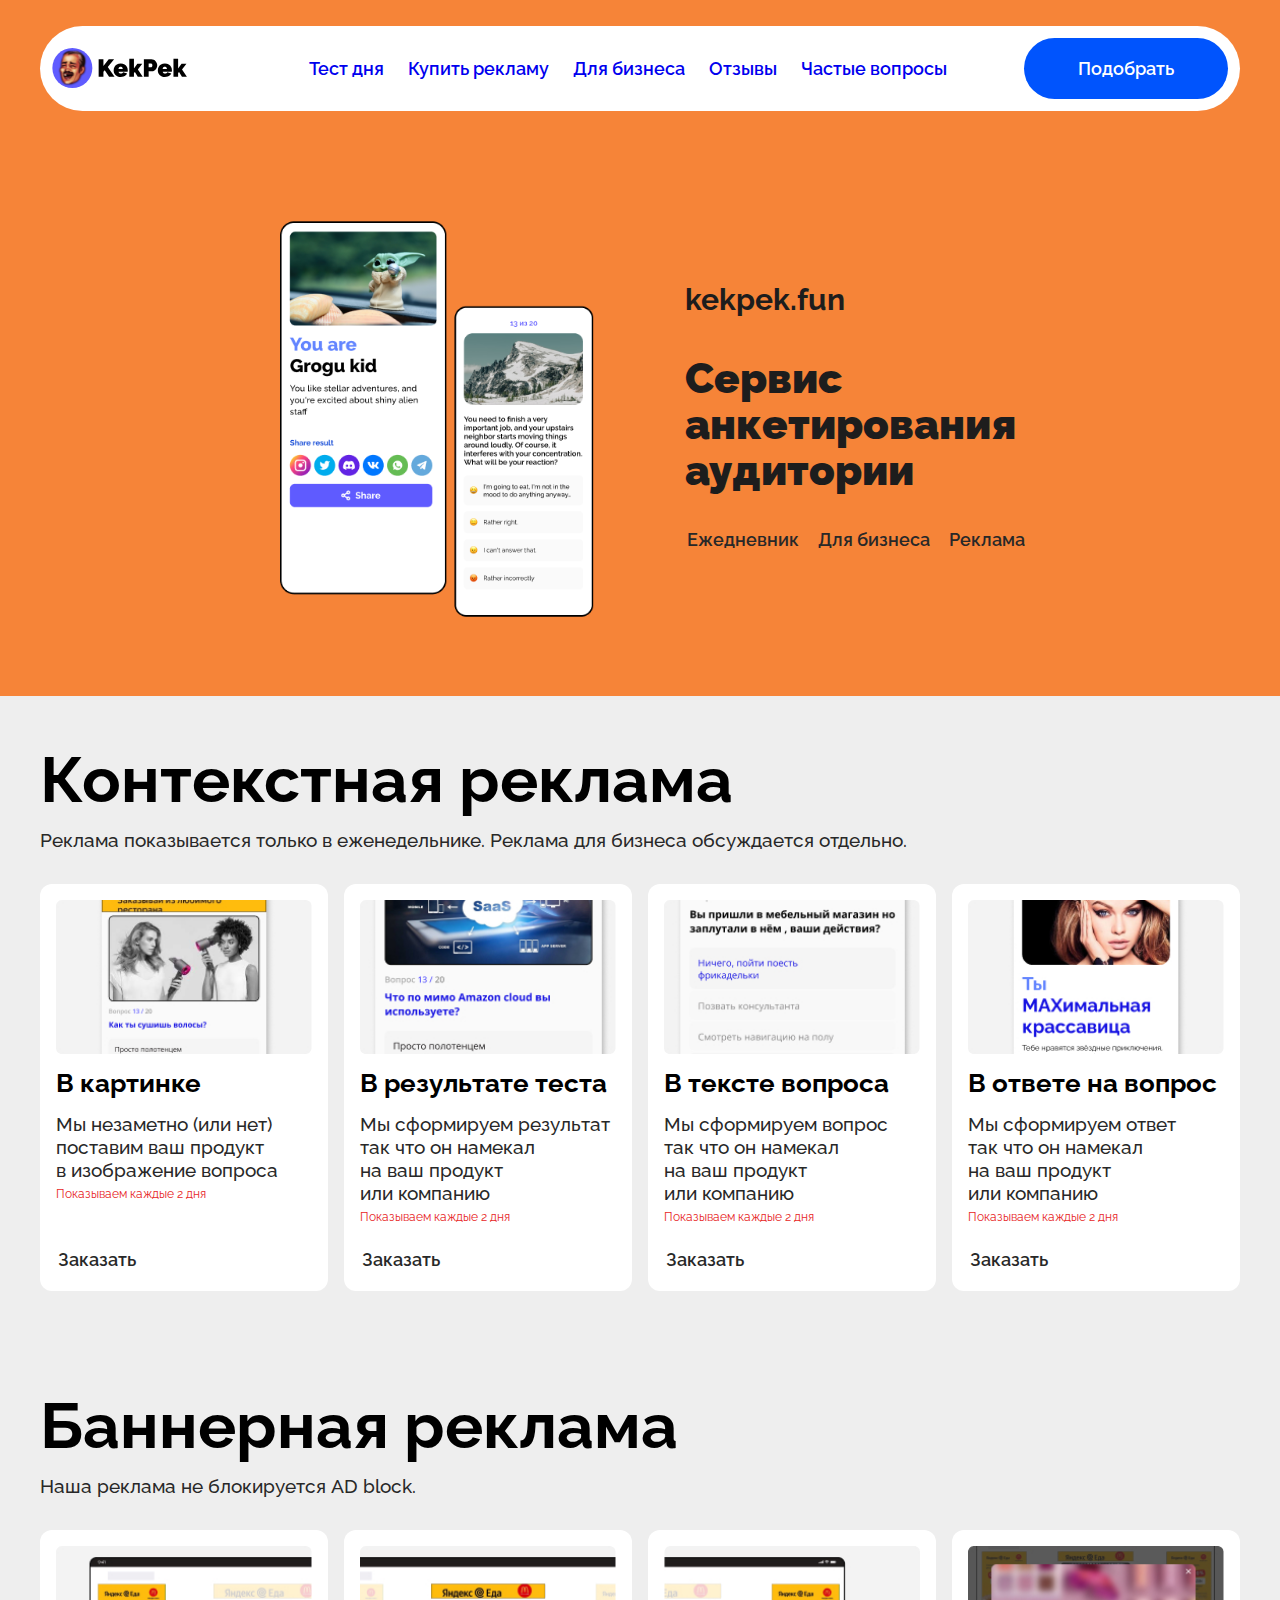
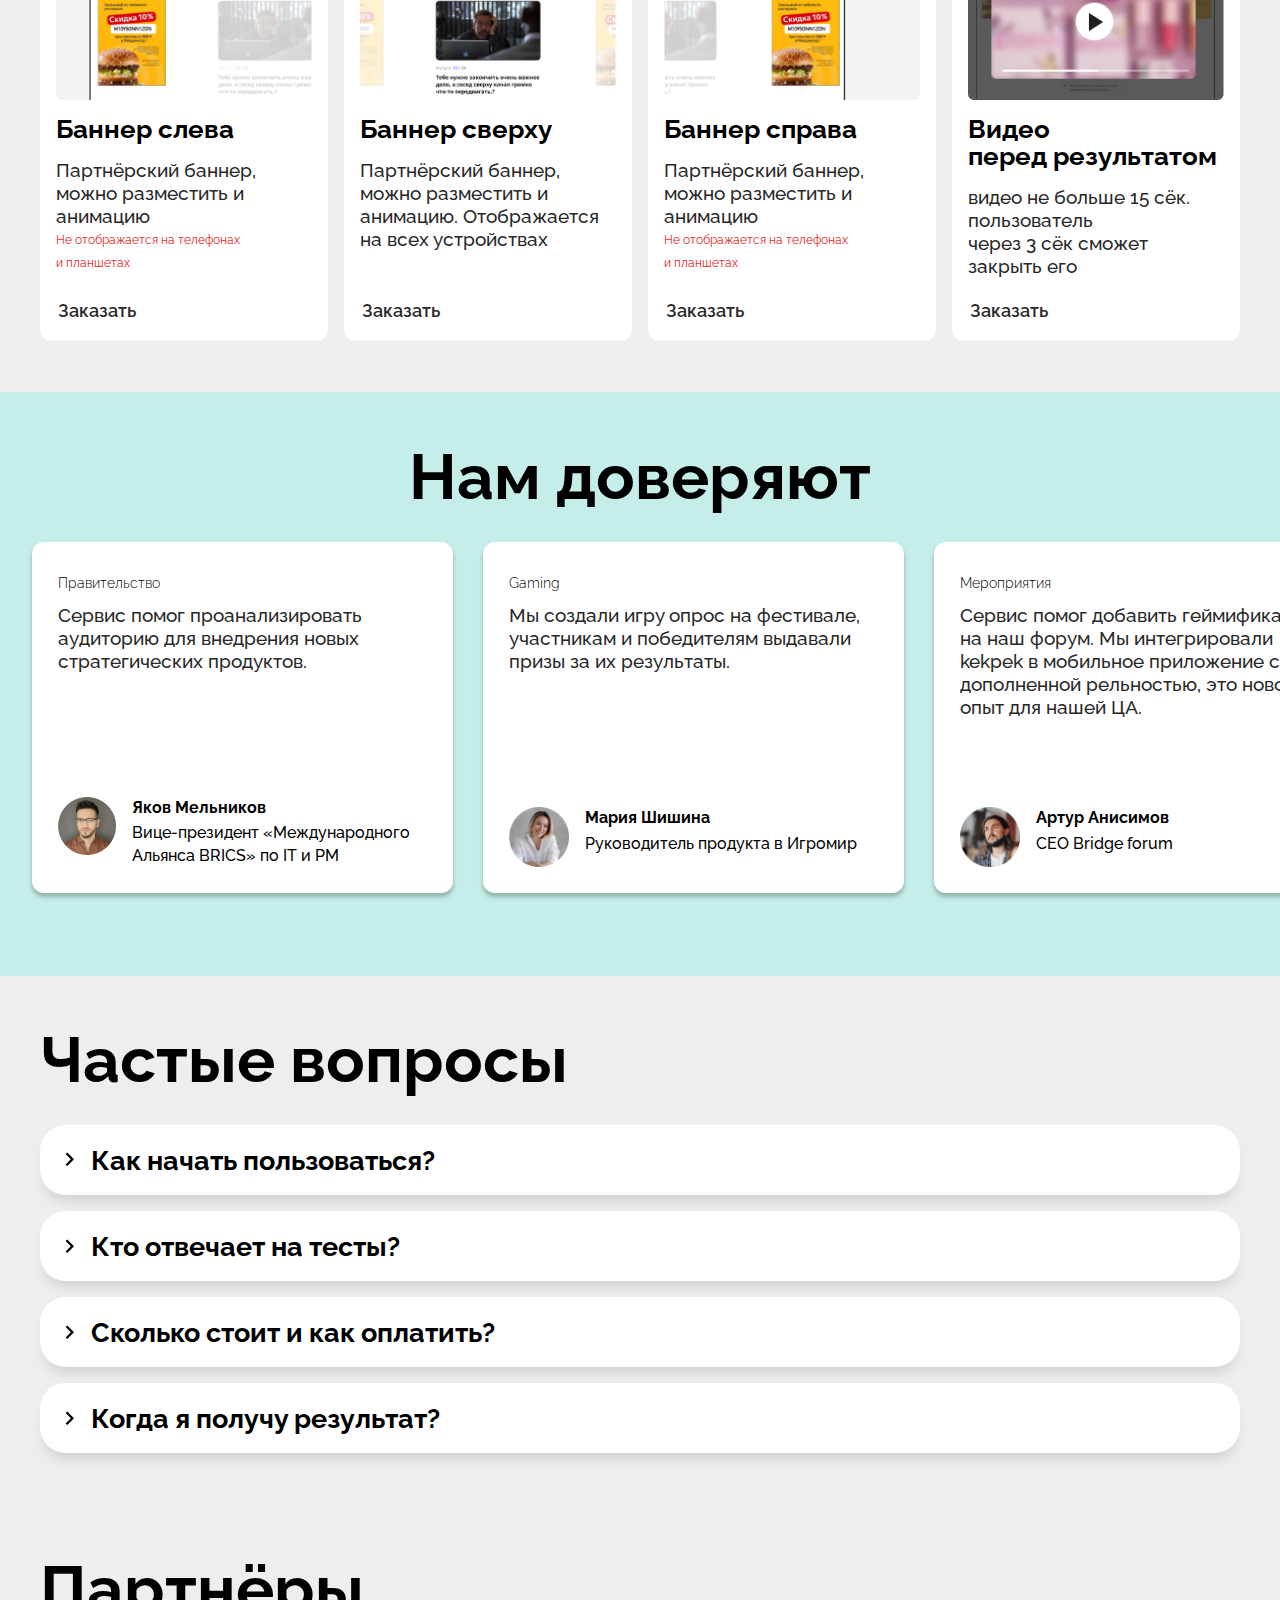
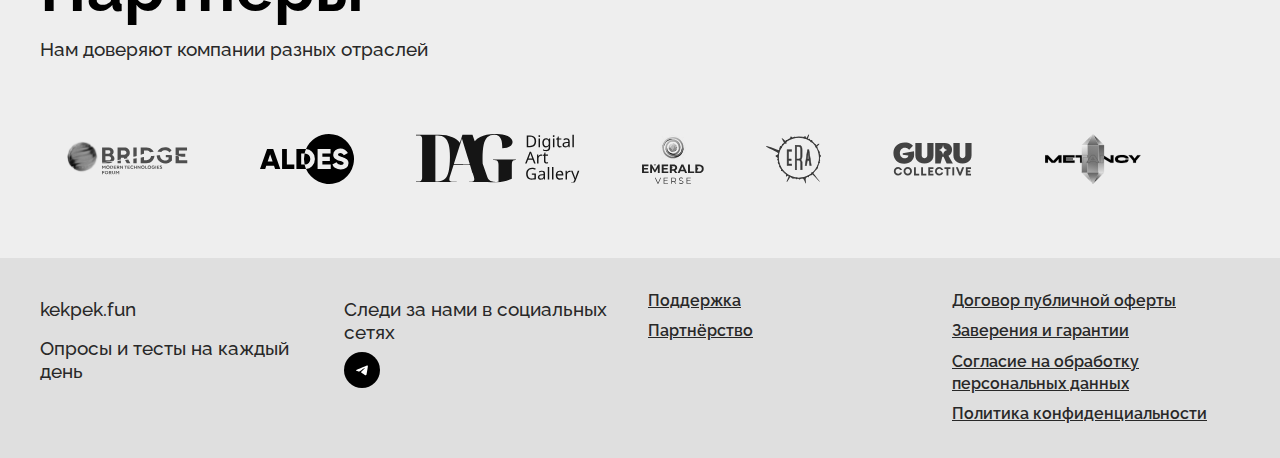
==== index.html @ 929f28c5 "Оптимизация поиска" ====
<!doctype html>
<html class="no-js" lang="">

<head>
  <meta charset="UTF-8">
  <title>Реклама в анкетах</title>
  <meta charset="utf-8">
  <title></title>
  <link rel="manifest" href="/site.webmanifest">
  <link rel="apple-touch-icon" href="/icon.png">
  <link rel="stylesheet" href="css/normalize.css">
  <link rel="stylesheet" href="css/main.css">
  <link rel="stylesheet" href="css/adaptive.css">
  <link rel="shortcut-icon" href="/favicon.ico">
  <link rel="preconnect" href="https://fonts.googleapis.com">
  <link rel="preconnect" href="https://fonts.gstatic.com" crossorigin>
  <link rel="image_src" href="img/thumbnail-Ad.jpg">
  <link rel="canonical" href="img/thumbnail-Ad.jpg">
  <link href="https://fonts.googleapis.com/css2?family=Raleway:ital,wght@0,100;0,200;0,300;0,400;0,500;0,600;0,700;0,800;0,900;1,100;1,200;1,300;1,400;1,500;1,600;1,700;1,800;1,900&display=swap" rel="stylesheet">

  <meta name="viewport" content="width=device-width, initial-scale=1.0, maximum-scale=1.0, user-scalable=0">
  <meta name="description" content="Сервис анкетирования аудитории">
  <meta name="keywords" content="бесплатные тесты,тест +по теме,провести опрос, теста, тесты +с ответами, бесплатные тесты, тестирование,проверка,test,бизнес социологические опросы,контрагент это,опрос аудитории,бизнес социологические опросы,опрос целевой аудитории,результаты теста,kek pek,кек пек,fun,тестики,результаты тестирования,тесто тестов,">
  <meta name="robots" content="all, max-snippet:20, max-image-preview:large">
  <meta name="google-site-verification" content="lpUK3S2ReTCqsf_OIiI2DvYhYbdemEJYGHHYvQ5tCVA" />

  <!-- social media meta -->
  <meta property="og:locale" content="ru_RU">
  <meta property="og:type" content="article">
  <meta property="og:title" content="KekPek">
  <meta property="og:description" content="Сервис анкетирование вашей аудитории">
  <meta property="og:image" content="img/thumbnail-Ad.jpg">
  <meta property="og:url" content="img/thumbnail-Ad.jpg">
  <meta property="og:site_name" content="Опросы и анкеты">
  <meta name="twitter:card" content="summary_large_image">
  <meta property="og:image:width" content="1200"/>
  <meta property="og:image:height" content="630"/>
</head>
<body>
<header>
</header>
<div class="wrapper">
  <section class="full-screen content-align" id="ad">
    <div class="container main-hero-gap">
      <header class="header">
        <img src="img/logo.svg" class="nav-logo" alt="logo" title="Логотип">
        <ul class="nav">
          <ol>
            <a href="https://kekpek.fun/test/b9zoeduhnc/" target="_blank" class="nav-button">Тест дня</a>
          </ol>
          <li>
            <a href="#buy" class="nav-button">Купить рекламу</a>
          </li>
          <li>
            <a href="buisness.html" class="nav-button">Для бизнеса</a>
          </li>
          <li>
            <a href="#gray" class="nav-button">Отзывы</a>
          </li>
          <li>
            <a href="#faq" class="nav-button">Частые вопросы</a>
          </li>
        </ul>
        <a href="https://t.me/gshishov" class="button button-fill nav-primary-button" target="_blank">Подобрать</a>
      </header>
      <ul class="nav-mobile">
        <li>
          <a href="https://kekpek.fun/test/b9zoeduhnc/" target="_blank" class="nav-button">Тест дня</a>
        </li>
        <li>
          <a href="#buy" class="nav-button">Купить рекламу</a>
        </li>
        <li>
          <a href="#gray" class="nav-button">Отзывы</a>
        </li>
        <li>
          <a href="#faq" class="nav-button">Частые вопросы</a>
        </li>
      </ul>
      <div class="hero-block">
        <div class="block">
          <img src="img/phone.png" class="hero-img box" alt="главная картинка">
        </div>
        <div class="block">
          <div class="hero-info-container">
            <h2>kekpek.fun</h2>
            <span>Сервис<br> анкетирования<br>аудитории</span>
            <div class="hero-buttons-container">
              <a href="https://kekpek.fun/test/b9zoeduhnc" target="_blank" class="text-button">Ежедневник</a>
              <a href="buisness.html" class="text-button">Для бизнеса</a>
              <a href="index.html" class="text-button">Реклама</a>
            </div>
          </div>
        </div>
      </div>
    </div>
  </section>
  <section class="center content-align" id="buy">
    <div class="container section-block">
      <div class="section-headline">
        <h1>Контекстная реклама</h1>
        <p>Реклама показывается только в еженедельнике.
          Реклама для бизнеса обсуждается отдельно.</p>
      </div>
      <div class="card-container">
        <div class="card">
          <img src="img/context/1.jpg" class="card-thumbnail" title="картинка 1" alt="в картинке">
          <div class="card-content">
            <div class="card-info">
              <h3>В картинке</h3>
              <p>Мы незаметно (или нет) поставим ваш продукт в изображение вопроса</p>
              <span class="attention-text">Показываем каждые 2 дня</span>
            </div>
            <a href="#" class="text-button">Заказать</a>
          </div>
        </div>
        <div class="card">
          <img src="img/context/2.jpg" class="card-thumbnail" title="картинка 1" alt="в результате теста">
          <div class="card-content">
            <div class="card-info">
              <h3>В результате теста</h3>
              <p>Мы сформируем результат так что он намекал на ваш продукт или компанию</p>
              <span class="attention-text">Показываем каждые 2 дня</span>
            </div>
            <a href="#" class="text-button">Заказать</a>
          </div>
        </div>
        <div class="card">
          <img src="img/context/3.jpg" class="card-thumbnail" title="картинка 1" alt="в тексте вопроса">
          <div class="card-content">
            <div class="card-info">
              <h3>В тексте вопроса</h3>
              <p>Мы сформируем вопрос так что он намекал на ваш продукт или компанию</p>
              <span class="attention-text">Показываем каждые 2 дня</span>
            </div>
            <a href="#" class="text-button">Заказать</a>
          </div>
        </div>
        <div class="card">
          <img src="img/context/4.jpg" class="card-thumbnail" title="картинка 1" alt="в ответе на вопрос">
          <div class="card-content">
            <div class="card-info">
              <h3>В ответе на вопрос</h3>
              <p>Мы сформируем ответ так что он намекал на ваш продукт или компанию</p>
              <span class="attention-text">Показываем каждые 2 дня</span>
            </div>
            <a href="#" class="text-button">Заказать</a>
          </div>
        </div>
      </div>
    </div>
  </section>
  <section class="center content-align">
    <div class="container section-block">
      <div class="section-headline">
        <h1>Баннерная реклама</h1>
        <p>Наша реклама не блокируется AD block.</p>
      </div>
      <div class="card-container">
        <div class="card">
          <img src="img/context/5.jpg" class="card-thumbnail" title="реклама на левом банер" alt="реклама на левом банере">
          <div class="card-content">
            <div class="card-info">
              <h3>Баннер слева</h3>
              <p>Партнёрский баннер, можно разместить и анимацию</p>
              <span class="attention-text">Не отображается на телефонах и планшетах</span>
            </div>
            <a href="#" class="text-button">Заказать</a>
          </div>
        </div>
        <div class="card">
          <img src="img/context/6.jpg" class="card-thumbnail" title="реклама на верхнем банере" alt="реклама на верхнем банере">
          <div class="card-content">
            <div class="card-info">
              <h3>Баннер сверху</h3>
              <p>Партнёрский баннер, можно разместить и анимацию. Отображается на всех устройствах</p>
            </div>
            <a href="#" class="text-button">Заказать</a>
          </div>
        </div>
        <div class="card">
          <img src="img/context/7.jpg" class="card-thumbnail" title="реклама на правом банере" alt="реклама на правом банере">
          <div class="card-content">
            <div class="card-info">
              <div class="section-headline"></div>
              <h3>Баннер справа</h3>
              <p>Партнёрский баннер, можно разместить и анимацию</p>
              <span class="attention-text">Не отображается на телефонах и планшетах</span>
            </div>
            <a href="#" class="text-button">Заказать</a>
          </div>
        </div>
        <div class="card">
          <img src="img/context/8.jpg" class="card-thumbnail" title="реклама в видео" alt="реклама в видео">
          <div class="card-content">
            <div class="card-info">
              <h3>Видео перед результатом</h3>
              <p>видео не больше 15 сёк. пользователь через 3 сёк сможет закрыть его</p>
            </div>
            <a href="#" class="text-button">Заказать</a>
          </div>
        </div>
      </div>
    </div>
  </section>
  <section id="gray" class="feedbag">
    <div class="section-headline center">
      <h1>Нам доверяют</h1>
    </div>
    <div class="scroll">
      <div class="feedback-scroll-content">
        <div class="review-card">
          <div class="review-info">
            <span>Правительство</span>
            <p>Сервис помог проанализировать аудиторию для внедрения новых стратегических продуктов.</p>
          </div>
          <div class="review-person">
            <img src="img/reviews/1.png" class="review-person-avatar" alt="человек-1">
            <div class="review-person-info">
              <span>Яков Мельников</span>
              <span>Вице-президент «Международного Альянса BRICS» по IT и PM</span>
            </div>
          </div>
        </div>
        <div class="review-card">
          <div class="review-info">
            <span>Gaming</span>
            <p>Мы создали игру опрос на фестивале, участникам и победителям выдавали призы за их результаты.</p>
          </div>
          <div class="review-person">
            <img src="img/reviews/2.png" class="review-person-avatar" alt="человек-1">
            <div class="review-person-info">
              <span>Мария Шишина</span>
              <span>Руководитель продукта в Игромир</span>
            </div>
          </div>
        </div>
        <div class="review-card">
          <div class="review-info">
            <span>Мероприятия</span>
            <p>Сервис помог добавить геймификацию на наш форум. Мы интегрировали kekpek в мобильное приложение с дополненной рельностью, это новой опыт для нашей ЦА.</p>
          </div>
          <div class="review-person">
            <img src="img/reviews/3.png" class="review-person-avatar" alt="человек-1">
            <div class="review-person-info">
              <span>Артур Анисимов</span>
              <span>CEO Bridge forum</span>
            </div>
          </div>
        </div>
        <div class="review-card">
          <div class="review-info">
            <span>Смм маркетинг</span>
            <p>KekPek помог нам кратчайшие сроки оценить креативные решения и выбрать лучшее. Среди достоинств сервиса — возможность самостоятельно настраивать опросы. Рекомендуем для решения оперативных задач.</p>
          </div>
          <div class="review-person">
            <img src="img/reviews/5.png" class="review-person-avatar" alt="человек-1">
            <div class="review-person-info">
              <span>Алина Прокопенко</span>
              <span>Founder ALDES</span>
            </div>
          </div>
        </div>
        <div class="review-card">
          <div class="review-info">
            <span>Метавсленные</span>
            <p>Мы первые которые сделали интерактивные опросы в метавсленной. Это полезный инструмент для тех, кто ищет инсайты об аудитории, изучает предпочтения клиентов, проверяет гипотезы и эффективность своих коммуникаций.</p>
          </div>
          <div class="review-person">
            <img src="img/reviews/4.png" class="review-person-avatar" alt="человек-1">
            <div class="review-person-info">
              <span>Rick metavese</span>
              <span>CEO Metancy agency</span>
            </div>
          </div>
        </div>
      </div>
    </div>
  </section>
  <section class="faq content-align" id="faq">
    <div class="container section-block">
      <div class="section-headline">
        <h1>Частые вопросы</h1>
      </div>
      <div class="faq-container">
        <details>
          <summary>Как начать пользоваться?</summary>
          <p>1 - Приобретаете услугу через менеджера</p>
          <p>2 - Мы создаём опрос для вас и даём ссылку, и доступ к аналитике</p>
          <p>3 - Вы просто рассылаете ссылку по вашей аудитории</p>
        </details>
        <details>
          <summary>Кто отвечает на тесты?</summary>
          <p>Ваша аудитория при размещении ссылки в социальных сетях или в рекламных материалах.</p>
        </details>
        <details>
          <summary>Сколько стоит и как оплатить?</summary>
          <p>Стоимость указана на услуге</p>
          <p>Менеджер с вами свяжется и подготовит все документы.</p>
          <p>По услугам рекламы связываетесь отдельно.</p>
        </details>
        <details>
          <summary>Когда я получу результат?</summary>
          <p>Получить результат можно уже сразу, все результаты отображаются в аналитике</p>
          <p>Вы сами регулируете время отображения опроса. (рекомендуем от 3 дней до 1 недели)</p>
        </details>
      </div>
    </div>
  </section>
  <section class="parthers content-align">
    <div class="container section-block">
      <div class="section-headline">
        <h1>Партнёры</h1>
        <p>Нам доверяют компании разных отраслей</p>
      </div>
      <div class="scroll">
        <div class="partners-container">
          <a href="#" class="partner">
            <img src="img/partners/bridge.svg" class="partner-logo" alt="форум современных технологий" title="форум современных технологий">
          </a>
          <a href="#" class="partner">
            <img src="img/partners/aldes.svg" class="partner-logo" alt="aldes" title="маркетинговое агенство">
          </a>
          <a href="#" class="partner">
            <img src="img/partners/dag.svg" class="partner-logo" alt="dag" title="международная выставка искусства">
          </a>
          <a href="#" class="partner">
            <img src="img/partners/emirald.svg" class="partner-logo" alt="emirald" title="AR стартап">
          </a>
          <a href="#" class="partner">
            <img src="img/partners/era.svg" class="partner-logo" alt="era" title="продюссерский центр">
          </a>
          <a href="#" class="partner">
            <img src="img/partners/guru.svg" class="partner-logo" alt="gur" title="сообщество экспертов">
          </a>
          <a href="#" class="partner">
            <img src="img/partners/metancy.svg" class="partner-logo" alt="metancy" title="маркетинговое агенство метавсленных">
          </a>
        </div>
      </div>
    </div>
</section>
  <footer class="center">
    <div class="container">
      <div class="footer-container">
        <div class="footer-block">
          <p>kekpek.fun</p>
          <P>Опросы и тесты на каждый день</P>
        </div>
        <div class="footer-block">
          <p>Следи за нами в социальных сетях</p>
          <div class="social-button-container">
            <a href="https://t.me/kekpekfun" target="_blank">
              <img src="img/TG.svg" class="sircle-button" alt="telegram">
            </a>
          </div>
        </div>
        <div class="footer-block">
          <a href="https://t.me/gshishov" class="footer-button" target="_blank">Поддержка</a>
          <a href="https://t.me/gshishov" class="footer-button" target="_blank">Партнёрство</a>
        </div>
        <div class="footer-block">
          <a href="#" class="footer-button">Договор публичной оферты</a>
          <a href="#" class="footer-button">Заверения и гарантии</a>
          <a href="#" class="footer-button">Согласие на обработку персональных данных</a>
          <a href="#" class="footer-button">Политика конфиденциальности</a>
        </div>
      </div>
    </div>
  </footer>
</div>
</body>
</html>
---- css/main.css ----
div {
  /*border: solid 2px yellow;*/
}

:root {
  /*gaps*/
  --grid-gap: clamp(1rem, 2vw, 32px);
  --grid-gap-small: clamp(0.5rem, 1vw, 16px);


  --grid-8: clamp(0.5rem, 0.5vw, 0.5rem);
  --grid-16: clamp(1rem, 1vw, 1rem);
  --grid-32: clamp(1rem, 2vw, 2rem);
  --grid-64: clamp(2rem, 4vw, 4rem);
  --grid-128: clamp(4rem, 6vw, 8rem);


  /*fonts*/
  --font-size-default: 1rem;
  --font-size-tiny: 0.8rem;
  --font-size-Huge: clamp(4rem, 9vw, 112px);

  /*colors*/
  --color-text: #282828;
  /*--background-color: #F5F5F5;*/
  --background-color: white;

}

html {
  background-color: #eeeeee;
  font-size: 1em;
  line-height: 1.4;
  font-family: Raleway, sans-serif, Arial, Helvetica, sans-serif;
  -webkit-font-smoothing: antialiased;
}

ul {
  list-style-type: none;
  margin: 0;
  padding: 0;
}

h1 {
  font-style: normal;
  font-weight: 700;
  font-size: clamp(2.5rem, 10vw, 64px);
  line-height: 103%;
  /* or 66px */
  margin: 0;

  display: flex;
  align-items: center;
  word-break: normal;
}

h2 {
  font-style: normal;
  font-weight: 700;
  font-size: clamp(1.8rem, 4vw, 30px);
  line-height: 110%;
  word-break: normal;
  margin: 0 0 0.5rem 0;
}

h3 {
  padding: 0;
  margin: 0 0 1rem 0;
  font-size: clamp(1.6rem, 5vw, 24px);
  line-height: 105%;
  word-break: normal;
}

a {
  /*color: #0054FD;*/
  /*text-decoration: none;*/
  font-weight: 600;

}

p {
  font-size: clamp(16px, 4vw, 1.2rem);
  font-style: normal;
  line-height: 120%;
  font-weight: 500;
  margin: 0.5rem 0 0 0;
  color: var(--color-text);
}

footer {
  background: #DFDFDF;
  padding: 2rem 0 2rem 0;
}

section {
  padding-top: clamp(2rem, 4vw, 100px);
  padding-bottom: clamp(2rem, 4vw, 100px);
  /*display: flex;*/
  /*align-items: center;*/
  /*justify-content: center;*/
  width: 100%;
}

.content-align {
  display: flex;
  align-items: center;
  justify-content: center;
}

.wrapper {
  display: flex;
  flex-direction: column;
  align-items: center;
}

.container {
  width: 100%;
  max-width: 1200px;
  margin: 0 clamp(18px, 4vw, 24px);
  /*padding-left: clamp(16px,4vw,24px);*/
  /*padding-right: clamp(16px,4vw,24px);*/
}

.card-container {
  display: grid;
  grid-template-columns:repeat(auto-fit, minmax(280px, 1fr));
  grid-gap: 1rem;
}

.card {
  /* Auto layout */

  display: flex;
  flex-direction: column;
  align-items: flex-start;
  padding: 1rem;
  gap: 16px;

  background: #FFFFFF;
  border-radius: 12px;

  /* Inside auto layout */

  flex: none;
  order: 3;
  flex-grow: 1;
}

.card:hover {
  box-shadow: 0 4px 4px 0 #00000040;
}

.card-thumbnail {
  width: 100%;
  object-fit: cover;
  object-position: center;

  box-sizing: border-box;

  /*border: 1px solid #000000;*/
  border-radius: 4px;

  /* Inside auto layout */

  flex: none;
  order: 0;
  align-self: stretch;
  flex-grow: 0;
}

.button {
  cursor: pointer;
  font-weight: 600;
  font-size: clamp(1rem, 2vw, 18px);
  display: flex;
  flex-direction: row;
  justify-content: center;
  align-items: center;
  /*padding: 1rem;*/
  gap: 10px;
  width: fit-content;
  /* Brand/blue */

  color: #0054FD;
  text-decoration: none;
  border-radius: 40px;
  padding: clamp(1em, 1vw, 18px) clamp(3em, 2vw, 40px);
}

.button-rim {
  border: 2px solid black;
}

.button-rim:hover {
  background-color: #0054FD;
  color: white;
}

.button-fill {
  background-color: #0054FD;
  color: white;
}

.button-fill:hover {
  background-color: #0d5dfa;
}

.card-content {
  height: 100%;
  display: flex;
  flex-direction: column;
  justify-content: space-between;
  gap: 1.2rem;
}

.attention-text {
  font-style: normal;
  font-weight: 400;
  font-size: 12px;
  line-height: 17px;
  color: #E72626;
}

.full-screen {
  width: 100%;
  /*padding: 10vw 0 10vw 0;*/
  /*display: flex;*/
  /*align-items: center;*/
  /*justify-content: center;*/
}

#ad {
  background-color: #f68438;
  color: white;
  padding-top: 2vw;
  padding-bottom: 2vw;
}

#buis {
  padding-top: 2vw;
  padding-bottom: 2vw;
  background-color: #32ECCB;
  /*background-image: url(..//img/hero.png);*/
  /*background-repeat: no-repeat;*/
  /*background-position: bottom left;*/
  /*background-size: 38vw;*/
}

.block {
  /*width: 50%;*/
  max-width: 400px;
}

.hero-img {
  width: 100%;
  height: auto;
  object-fit: cover;
  animation-duration: 6s;
  animation-iteration-count: infinite;
}

.hero-img {
  animation-name: hero-img;
  animation-timing-function: ease-in-out;
}

@keyframes hero-img {
  0% {
    transform: translateY(0);
  }
  50% {
    transform: translateY(-60px);
  }
  100% {
    transform: translateY(0);
  }
}

.hero-info-container {
  padding: 1rem;
  display: flex;
  flex-direction: column;
  gap: 2rem;
  color: #1D1D1D;
}

.hero-info-container span:nth-child(1) {
  font-style: normal;
  font-weight: 400;
  line-height: 112.9%;
  text-transform: lowercase;
}

.hero-info-container span:nth-child(2) {
  font-style: normal;
  font-weight: 900;
  font-size: clamp(24px, 10vw, 42px);
  line-height: 110%;
}

.hero-info-container li {
  font-style: normal;
  list-style-type: none;
  font-weight: 700;
  font-size: 1rem;
  line-height: 112.9%;
  display: flex;
  flex-direction: row;
  gap: 1rem;
  text-decoration: none;
  flex-wrap: wrap;
  color: white;
}

.text-button {
  font-size: 1.1rem;
  color: var(--color-text);
  text-decoration: none;
  padding: 0.1rem;
}

.text-button:hover {
  text-decoration: underline;
}

.hero-buttons-container {
  display: flex;
  flex-direction: row;
  gap: 1rem;
  flex-wrap: wrap;
}

.hero-block {
  display: flex;
  flex-direction: row;
  gap: 2rem;
  align-items: center;
  justify-content: center;
  flex-wrap: wrap;
}

.center {
  display: flex;
  align-items: center;
  justify-content: center;
}

footer {
  width: 100%;
}

.footer-container {
  display: grid;
  grid-template-columns:repeat(auto-fit, minmax(250px, 1fr));
  grid-gap: 1rem;
}

.footer-block {
  display: flex;
  flex-direction: column;
  gap: 0.5rem;
}

.footer-button {
  color: var(--color-text);

}

.footer-button:hover {
  color: blue;
}

.sircle-button {
  background-color: black;
  padding: 6px;
  display: flex;
  align-items: center;
  justify-content: center;
  border-radius: 100%;
}

.social-button-container {
  display: flex;
  gap: 1rem;
}

.section-headline {
  display: flex;
  flex-direction: column;
  gap: 0.5rem;
}

.section-block {
  display: flex;
  flex-direction: column;
  gap: 2rem;
}

.partners-container {
  /*display: grid;*/
  /*grid-gap: 0.5rem;*/
  /*grid-template-columns:repeat(auto-fit, minmax(100px, 1fr));*/
  /*grid-template-rows: 1fr 1fr;*/

  display: grid;
  grid-auto-columns: max-content;
  grid-auto-flow: column;
  align-items: center;
  margin-top: 18px;
  grid-gap: 30px;
  gap: 30px;
  width: 10px;


  /*display: grid;*/
  /*grid-auto-columns: max-content;*/
  /*grid-auto-flow: column;*/


  /*display: flex;*/
  /*flex: none;*/
  /*order: 1;*/
  /*align-self: stretch;*/
  /*flex-grow: 0;*/
  /*flex-wrap: wrap;*/
}

.partner {
  display: flex;
  align-items: center;
  justify-content: center;
  align-self: stretch;
  flex-grow: 1;
  width: fit-content;
  height: 4rem;
  padding: 1rem;
}

.partner-logo {
}

.price {
  font-style: normal;
  font-weight: 500;
  font-size: 1.3rem;
  line-height: 20px;
  padding: 1rem 0;
}

.solution-img {
  width: 100%;
  max-width: 500px;
  background: #A3A3A3;
  border: 1px solid #A0A0A0;
  border-radius: 12px;
  transition: all 0.2s ease-in-out;
}

.partner-logo {
  /*width: 100%;*/
  /*max-width: 100px;*/
  height: 50px;
  width: auto;
}

.partner {
  filter: grayscale(100%);
}

.partner:hover {
  filter: grayscale(0);
}

.solution-container {
  align-items: center;
  display: flex;
  justify-content: center;
  flex-wrap: wrap-reverse;
  gap: clamp(1.2rem, 1vw, 1rem);
  /*padding: clamp(18px,4vw,4rem) 0 ;*/
  transition: all 0.1s ease-in-out;
}

.solution-container:hover img {
  scale: 1.1;
  box-shadow: 0 4px 4px 0 #00000040;
  transition: all 0.2s ease-in-out;
}

#gray {
  background: #c4eee7;
}

.scroll {
  /*overflow-x: hidden;*/
  /*overflow: scroll;*/
  overflow: auto;
  width: 100%;
  /*-webkit-overflow-scrolling: touch;*/
  /*-webkit-scroll-snap-type: block ;*/
  /*display: flex;*/
  /*gap: 1rem;*/
  /*padding: 4rem;*/
}

.review-card-container {
  display: flex;
  /*padding-left: 2rem;*/
  gap: 20px;
  margin: 0;
  /*display: flex;*/
  /*flex-direction: row;*/
  /*flex-wrap: wrap;*/
}


.feedback-scroll-content {
  display: grid;
  grid-auto-columns: max-content;
  grid-auto-flow: column;
  align-items: baseline;
  margin: 2rem;
  grid-gap: 2rem;
  gap: 30px;
  /*padding-left: 50px;*/
  width: 10px;
  padding-right: 100px;
}

.review-card {
  display: flex;
  flex-direction: column;
  align-items: flex-start;
  justify-content: space-between;
  padding: clamp(16px,2vw,2rem);
  gap: 23px;
  /*width: clamp(200px,20vw,370px);*/
  height: 300px;
  max-width: 370px;

  background: #FFFFFF;
  box-shadow: 0 4px 4px rgba(0, 0, 0, 0.25);
  border-radius: 12px;

  /* Inside auto layout */

  flex: none;
  order: 0;
  flex-grow: 0;
}

.review-person {
  display: flex;
  gap: 1rem;


  flex-direction: row;
  align-items: flex-start;
  flex-wrap: nowrap;

  /* Inside auto layout */

  flex: none;
  order: 1;
  align-self: stretch;
  flex-grow: 0;
}

.review-person-info {
  display: flex;
  flex-direction: column;
  gap: 0.2rem;
}

.review-person-info span:nth-child(1) {
  font-style: normal;
  font-weight: 700;
  font-size: 16px;
}

.review-person-info span:nth-child(2) {
  font-style: normal;
  font-weight: 500;
  font-size: 1rem;
}

.solution-info-container {
  display: flex;
  flex-direction: column;
  /*gap: clamp(1rem,12vw,18px);*/
}

.buttons-container {
  display: flex;
  gap: 0.5rem;
  flex-wrap: wrap;
}

.review-info {
  font-style: normal;
  font-weight: 400;
  font-size: 1.2rem;
  line-height: 150%;
}

.review-info span {
  font-style: normal;
  font-weight: 300;
  font-size: 14px;
  line-height: 16px;
}

.review-person-avatar {
  width: 60px;
  height: auto;
}

details {
  display: block;
  background: white;
  box-shadow: 0 10px 15px -5px rgba(0, 0, 0, 0.1), 0 10px 10px -5px rgba(0, 0, 0, 0.04);
  border-radius: clamp(1rem, 2vw, 2rem);
  overflow: hidden;
  /*margin-bottom: 1.5rem;*/
}

summary::-webkit-details-marker {
  display: none;
}

summary::-moz-list-bullet {
  list-style-type: none;
}

summary::marker {
  display: none;
}

summary {
  padding: 1rem;
  font-size: clamp(1.2rem, 4vw, 1.7em);
  font-weight: 700;
  cursor: pointer;
  /*position: relative;*/
  /*border-bottom: 1px solid #e2e8f0;*/
  display: flex;
  align-items: center;
  gap: 0.5rem;
}

summary:before {
  /*top: .4em;*/
  /*left: .3em;*/
  color: transparent;
  background: url("[data-uri]") no-repeat 50% 50% / 1em 1em;
  width: 1em;
  height: 1em;
  content: "";
  /*position: absolute;*/
  transition: transform .5s;
}

details[open] > summary:before {
  transform: rotateZ(90deg);
}

summary ~ * {
  padding: 1rem clamp(1rem, 4vw, 4rem);
  background: #efefef;
  margin: 0 0;
}

details[open] summary ~ * {
  animation: sweep 0.5s ease-in-out;
}

@keyframes sweep {
  0% {
    opacity: 0;
  }
  100% {
    opacity: 1;
  }
}

summary:hover {
  background-color: #fafafa;
}

summary:focus {
  outline: 0;
}
/*box-shadow: inset 0 0 1px rgba(0,0,0,0.3), inset 0 0 2px rgba(0,0,0,0.3);}*/
.faq-container {
  display: flex;
  flex-direction: column;
  justify-content: center;
  gap: 1rem;
  width: 100%;
}
/*<!--<script>-->*/
/*<!--  let box = document.querySelector('.box');-->*/
/*<!--  let shadow = '';-->*/
/*<!--  for (var i = 0; i < 800; i++)-->*/
/*<!--  {-->*/
/*<!--    shadow += (shadow? ',':'')+ i*1+'px ' + i*1+'px';-->*/
/*<!--  }-->*/
/*<!--  box.style.boxShadow = shadow;-->*/
/*<!--</script>-->*/
.header {
  border-radius: 100px;
  display: flex;
  flex-direction: row;
  /*gap: 1rem;*/
  justify-content: space-between;
  /*width: 100%;*/
  /*max-width: 1000px;*/
  background-color: white;
  /*position: fixed;*/
  /*z-index: 1000;*/
  align-items: center;
  /*margin: 2vw 2vw;*/
  padding: 12px;
}

header img {
  width: auto;
  height: 80px;
}

.nav {
  display: flex;
  /*gap: 10%;*/
}

.nav-logo {
  height: clamp(30px, 4vw, 40px);
  width: auto;
}

.nav-button {
  text-decoration: none;
  word-break: normal;
  font-size: clamp(1rem, 2vw, 18px);
  padding: 12px;
  border-radius: 12px;
  display: flex;

}

.nav-button:hover {
  color: blue;
}

.main-hero-gap {
  gap: 12vh;
  display: flex;
  flex-direction: column;
  padding-bottom: 4vw;
}

.nav-mobile {
  display: none;
  overflow-y: auto;
  margin: 0 1rem;
  align-items: center;
  gap: 1rem;
  padding: 1rem;
}
---- css/adaptive.css ----
@media (max-width: 768px) {
  h1 {

  }

  h3 {
  }

  p {
  }

  /*.hero-img{*/
  /*  width: 40vw;*/
  /*}*/
  /*.hero-block{*/
  /*  flex-wrap: nowrap;*/
  /*}*/
  .solution-container img:hover {
    scale: 1;
    transition: all 0.2s ease-in-out;
  }

}

@media (max-width: 1024px) {
  .nav {
    display: none;
  }

  .scroll {
    /*display: flex;*/
    /*align-items: flex-start;*/
    /*justify-content: flex-start;*/
  }

  .nav-mobile {
    display: flex;
  }

  .nav-mobile .nav-button {
    display: flex;
    border-radius: 5rem;
    border: 1px solid black;
    word-break: inherit;
    width: max-content;
    color: black;
  }

  .nav-button:active {
    background-color: black;
    color: white;
  }

  .main-hero-gap {
    gap: 1rem;
  }

  .hero-img {
    animation-name: none;
  }
}

@media (max-width: 375px) {
  .hero-buttons-container {
    flex-direction: column;
  }
  .nav-primary-button{
    padding: 1rem 2rem;
  }
  .card-container{
    margin: 0px 2vw;
  }

  .review-card {
    /*height: 300px;*/
    max-width: 270px;
  }
}
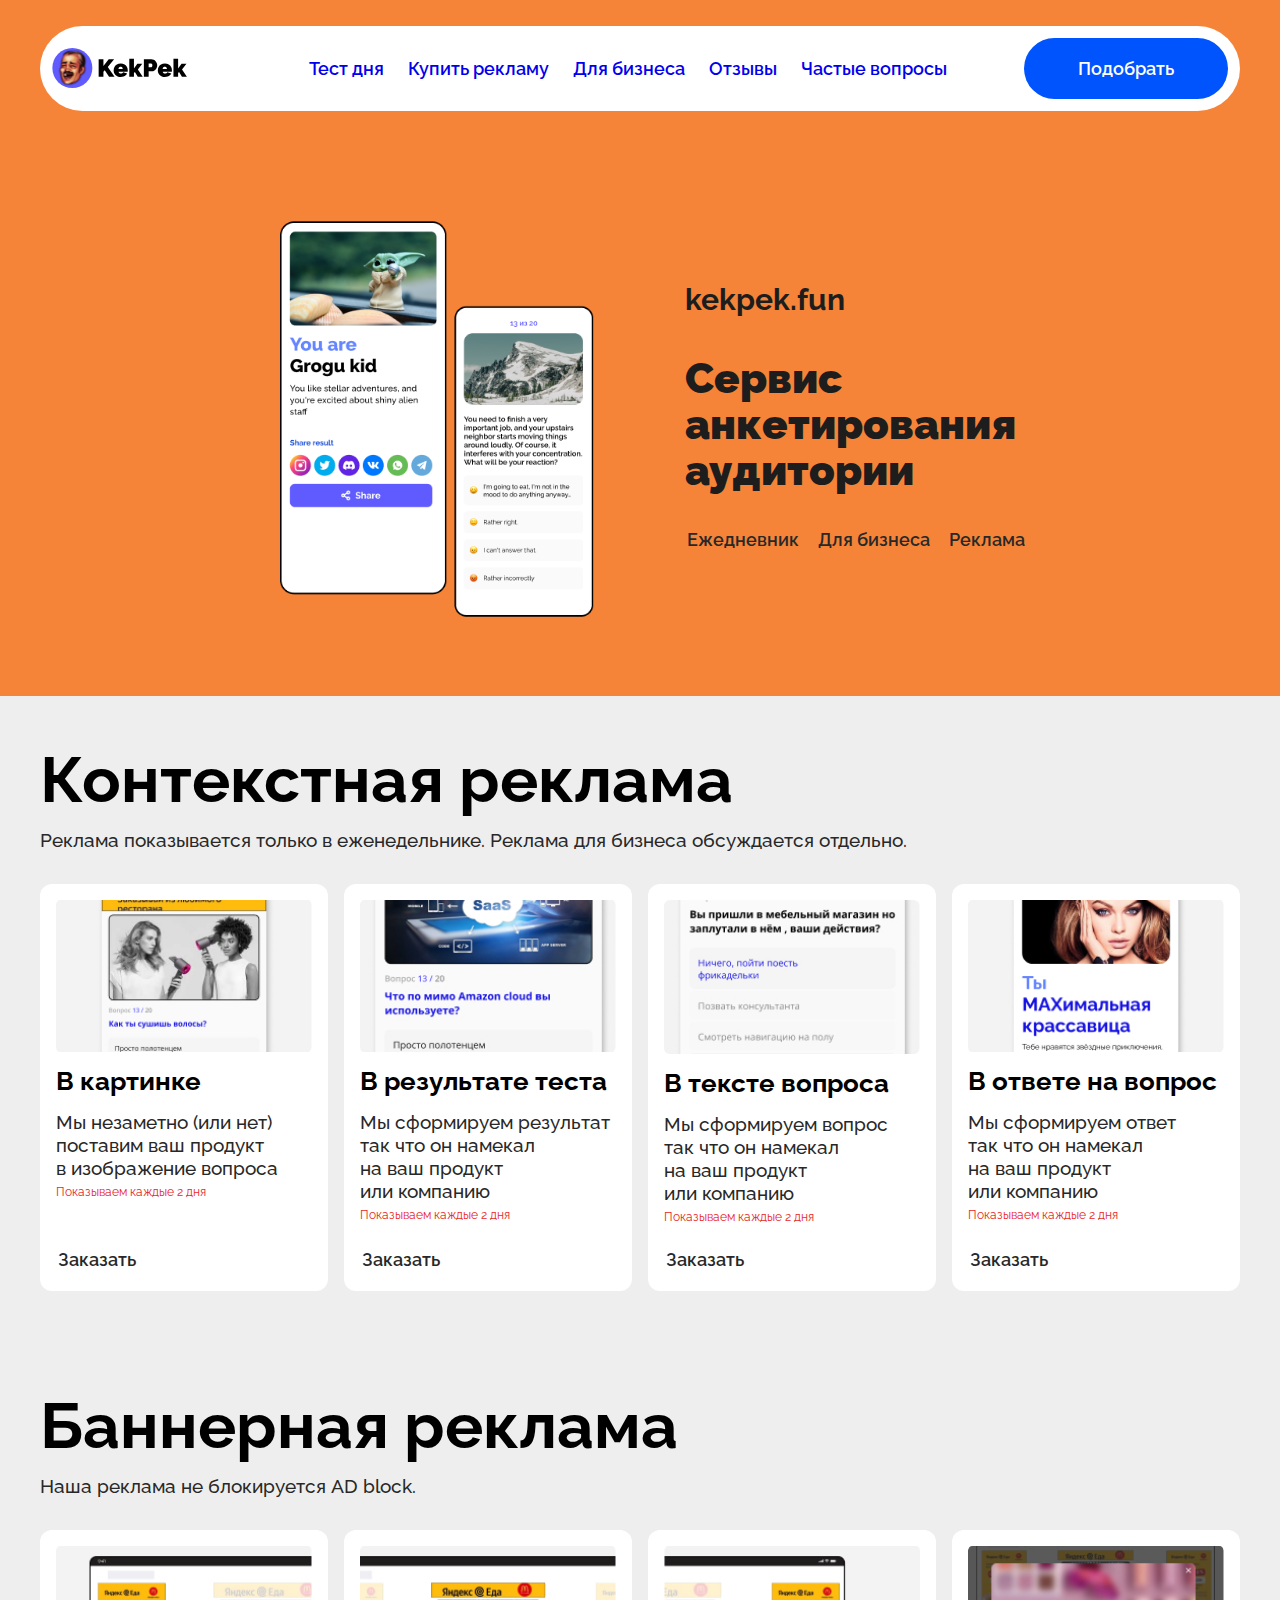
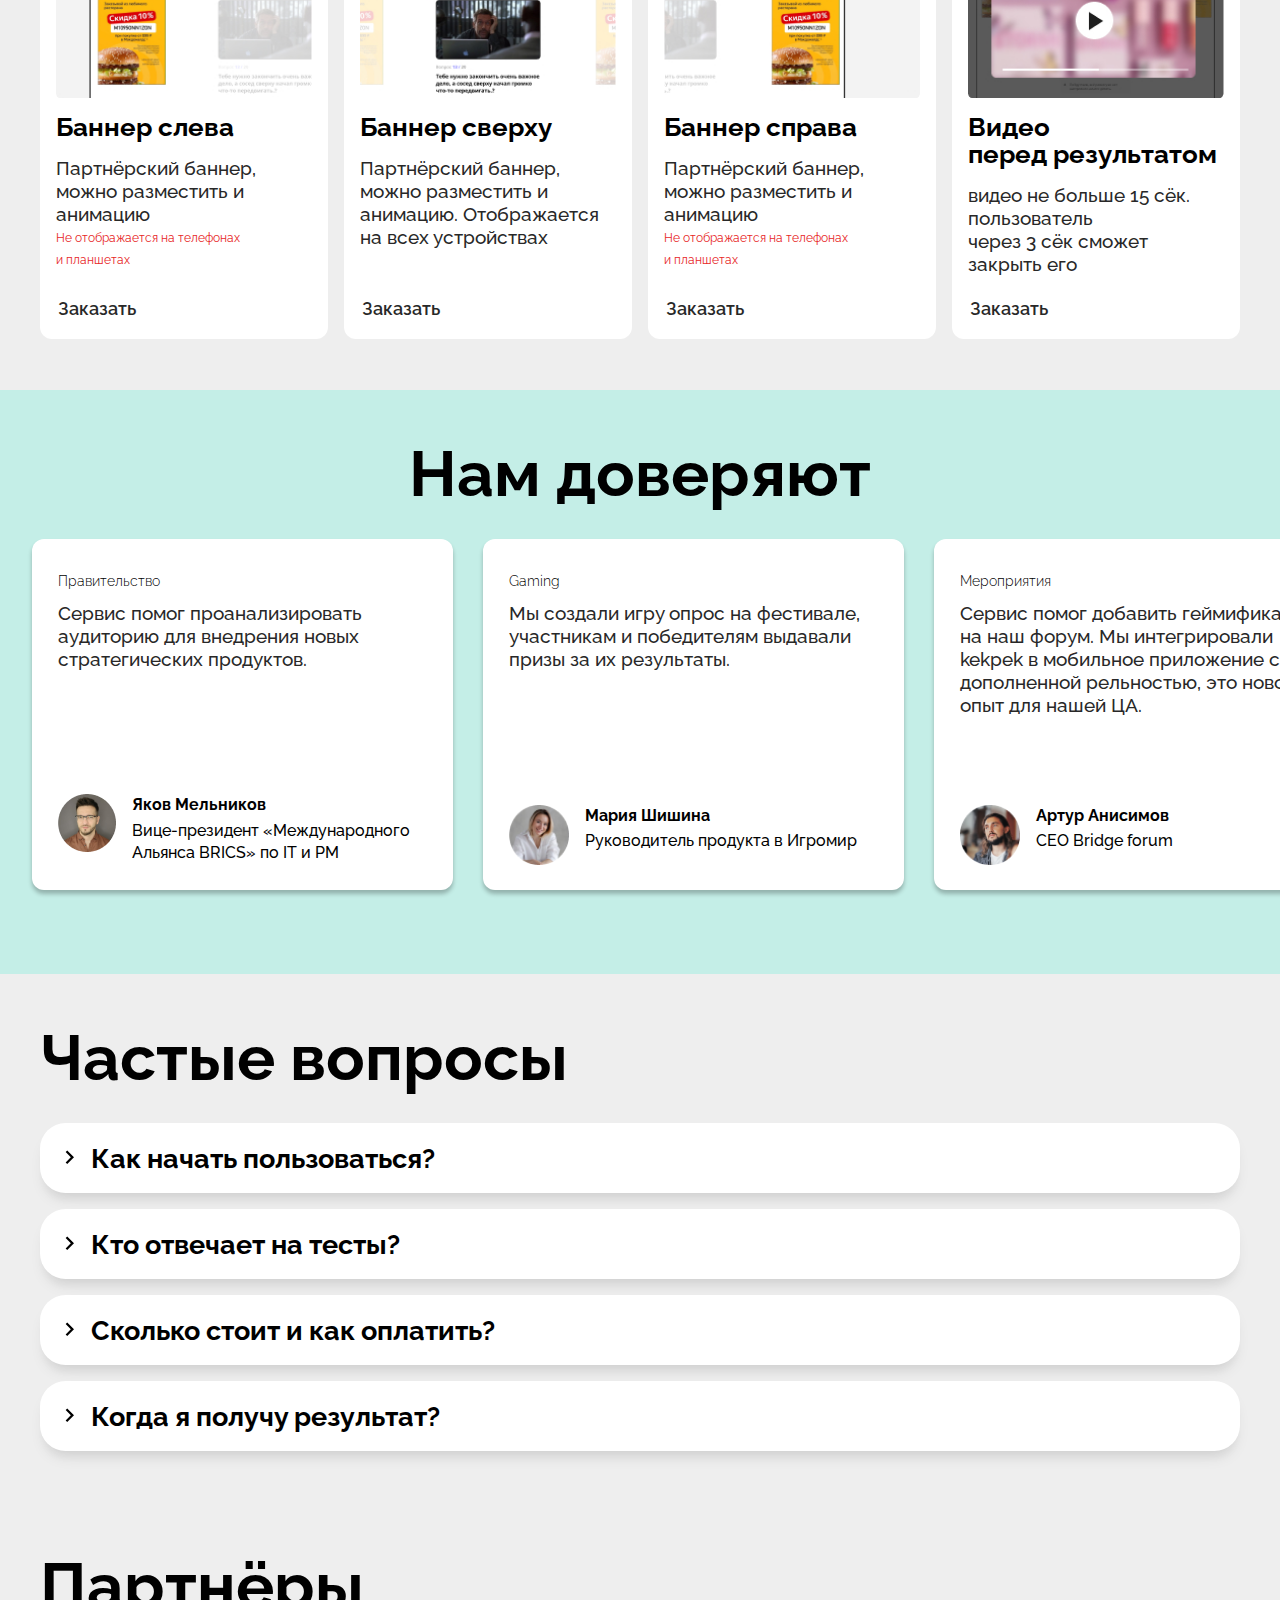
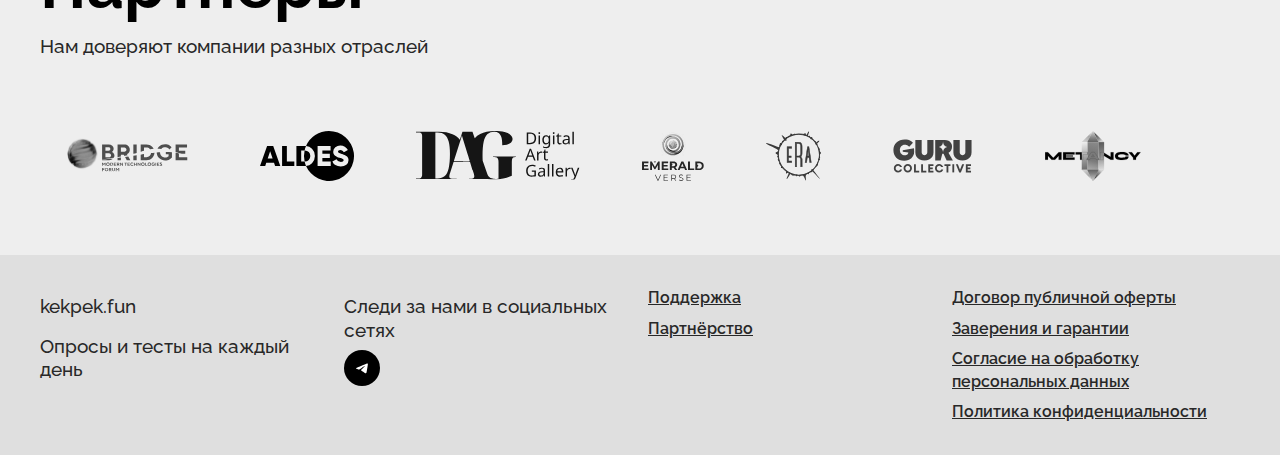
==== commit e70cb772: "поправил манифест и картики" ====
--- a/index.html
+++ b/index.html
@@ -1,5 +1,5 @@
 <!doctype html>
-<html class="no-js" lang="">
+<html lang="ru_RU">
 
 <head>
   <meta charset="UTF-8">
@@ -12,13 +12,13 @@
   <link rel="stylesheet" href="css/main.css">
   <link rel="stylesheet" href="css/adaptive.css">
   <link rel="shortcut-icon" href="/favicon.ico">
+  <link rel="canonical" href="https://partner.kekpek.fun/">
   <link rel="preconnect" href="https://fonts.googleapis.com">
   <link rel="preconnect" href="https://fonts.gstatic.com" crossorigin>
   <link rel="image_src" href="img/thumbnail-Ad.jpg">
-  <link rel="canonical" href="img/thumbnail-Ad.jpg">
   <link href="https://fonts.googleapis.com/css2?family=Raleway:ital,wght@0,100;0,200;0,300;0,400;0,500;0,600;0,700;0,800;0,900;1,100;1,200;1,300;1,400;1,500;1,600;1,700;1,800;1,900&display=swap" rel="stylesheet">
 
-  <meta name="viewport" content="width=device-width, initial-scale=1.0, maximum-scale=1.0, user-scalable=0">
+  <meta name="viewport" content="width=device-width, initial-scale=1.0, maximum-scale=5, user-scalable=0">
   <meta name="description" content="Сервис анкетирования аудитории">
   <meta name="keywords" content="бесплатные тесты,тест +по теме,провести опрос, теста, тесты +с ответами, бесплатные тесты, тестирование,проверка,test,бизнес социологические опросы,контрагент это,опрос аудитории,бизнес социологические опросы,опрос целевой аудитории,результаты теста,kek pek,кек пек,fun,тестики,результаты тестирования,тесто тестов,">
   <meta name="robots" content="all, max-snippet:20, max-image-preview:large">
@@ -26,6 +26,7 @@
 
   <!-- social media meta -->
   <meta property="og:locale" content="ru_RU">
+  <meta name="theme-color" content="#32ECCB">
   <meta property="og:type" content="article">
   <meta property="og:title" content="KekPek">
   <meta property="og:description" content="Сервис анкетирование вашей аудитории">
@@ -104,7 +105,7 @@
       </div>
       <div class="card-container">
         <div class="card">
-          <img src="img/context/1.jpg" class="card-thumbnail" title="картинка 1" alt="в картинке">
+          <img src="img/context/1.jpg" class="card-thumbnail" title="В картинке" alt="В картинке" width="252" height="152">
           <div class="card-content">
             <div class="card-info">
               <h3>В картинке</h3>
@@ -115,7 +116,7 @@
           </div>
         </div>
         <div class="card">
-          <img src="img/context/2.jpg" class="card-thumbnail" title="картинка 1" alt="в результате теста">
+          <img src="img/context/2.jpg" class="card-thumbnail" title="В результате теста" alt="В результате теста" width="252" height="152">
           <div class="card-content">
             <div class="card-info">
               <h3>В результате теста</h3>
@@ -126,7 +127,7 @@
           </div>
         </div>
         <div class="card">
-          <img src="img/context/3.jpg" class="card-thumbnail" title="картинка 1" alt="в тексте вопроса">
+          <img src="img/context/3.jpg" class="card-thumbnail" title="В тексте вопроса" alt="В тексте вопроса">
           <div class="card-content">
             <div class="card-info">
               <h3>В тексте вопроса</h3>
@@ -137,7 +138,7 @@
           </div>
         </div>
         <div class="card">
-          <img src="img/context/4.jpg" class="card-thumbnail" title="картинка 1" alt="в ответе на вопрос">
+          <img src="img/context/4.jpg" class="card-thumbnail" title="В ответе на вопрос" alt="В ответе на вопрос" width="252" height="152">
           <div class="card-content">
             <div class="card-info">
               <h3>В ответе на вопрос</h3>
@@ -158,7 +159,7 @@
       </div>
       <div class="card-container">
         <div class="card">
-          <img src="img/context/5.jpg" class="card-thumbnail" title="реклама на левом банер" alt="реклама на левом банере">
+          <img src="img/context/5.jpg" class="card-thumbnail" title="реклама на левом банер" alt="реклама на левом банере" width="252" height="152">
           <div class="card-content">
             <div class="card-info">
               <h3>Баннер слева</h3>
@@ -169,7 +170,7 @@
           </div>
         </div>
         <div class="card">
-          <img src="img/context/6.jpg" class="card-thumbnail" title="реклама на верхнем банере" alt="реклама на верхнем банере">
+          <img src="img/context/6.jpg" class="card-thumbnail" title="реклама на верхнем банере" alt="реклама на верхнем банере" width="252" height="152">
           <div class="card-content">
             <div class="card-info">
               <h3>Баннер сверху</h3>
@@ -179,7 +180,7 @@
           </div>
         </div>
         <div class="card">
-          <img src="img/context/7.jpg" class="card-thumbnail" title="реклама на правом банере" alt="реклама на правом банере">
+          <img src="img/context/7.jpg" class="card-thumbnail" title="реклама на правом банере" alt="реклама на правом банере" width="252" height="152">
           <div class="card-content">
             <div class="card-info">
               <div class="section-headline"></div>
@@ -191,7 +192,7 @@
           </div>
         </div>
         <div class="card">
-          <img src="img/context/8.jpg" class="card-thumbnail" title="реклама в видео" alt="реклама в видео">
+          <img src="img/context/8.jpg" class="card-thumbnail" title="реклама в видео" alt="реклама в видео" width="252" height="152">
           <div class="card-content">
             <div class="card-info">
               <h3>Видео перед результатом</h3>
@@ -215,7 +216,7 @@
             <p>Сервис помог проанализировать аудиторию для внедрения новых стратегических продуктов.</p>
           </div>
           <div class="review-person">
-            <img src="img/reviews/1.png" class="review-person-avatar" alt="человек-1">
+            <img src="img/reviews/1.png" class="review-person-avatar" alt="Яков Мельников" title="Яков Мельников" width="58" height="58">
             <div class="review-person-info">
               <span>Яков Мельников</span>
               <span>Вице-президент «Международного Альянса BRICS» по IT и PM</span>
@@ -228,7 +229,7 @@
             <p>Мы создали игру опрос на фестивале, участникам и победителям выдавали призы за их результаты.</p>
           </div>
           <div class="review-person">
-            <img src="img/reviews/2.png" class="review-person-avatar" alt="человек-1">
+            <img src="img/reviews/2.png" class="review-person-avatar" alt="Мария Шишина" title="Мария Шишина" width="58" height="58">
             <div class="review-person-info">
               <span>Мария Шишина</span>
               <span>Руководитель продукта в Игромир</span>
@@ -241,7 +242,7 @@
             <p>Сервис помог добавить геймификацию на наш форум. Мы интегрировали kekpek в мобильное приложение с дополненной рельностью, это новой опыт для нашей ЦА.</p>
           </div>
           <div class="review-person">
-            <img src="img/reviews/3.png" class="review-person-avatar" alt="человек-1">
+            <img src="img/reviews/3.png" class="review-person-avatar" alt="Артур Анисимов" title="Aртур Анисимов" width="58" height="58">
             <div class="review-person-info">
               <span>Артур Анисимов</span>
               <span>CEO Bridge forum</span>
@@ -254,7 +255,7 @@
             <p>KekPek помог нам кратчайшие сроки оценить креативные решения и выбрать лучшее. Среди достоинств сервиса — возможность самостоятельно настраивать опросы. Рекомендуем для решения оперативных задач.</p>
           </div>
           <div class="review-person">
-            <img src="img/reviews/5.png" class="review-person-avatar" alt="человек-1">
+            <img src="img/reviews/5.png" class="review-person-avatar" alt="человек-3" width="58" height="58">
             <div class="review-person-info">
               <span>Алина Прокопенко</span>
               <span>Founder ALDES</span>
@@ -267,9 +268,9 @@
             <p>Мы первые которые сделали интерактивные опросы в метавсленной. Это полезный инструмент для тех, кто ищет инсайты об аудитории, изучает предпочтения клиентов, проверяет гипотезы и эффективность своих коммуникаций.</p>
           </div>
           <div class="review-person">
-            <img src="img/reviews/4.png" class="review-person-avatar" alt="человек-1">
-            <div class="review-person-info">
-              <span>Rick metavese</span>
+            <img src="img/reviews/4.png" class="review-person-avatar" alt="человек-4" width="58" height="58">
+            <div class="review-person-info">
+              <span>Rick Metavese</span>
               <span>CEO Metancy agency</span>
             </div>
           </div>
@@ -316,25 +317,25 @@
       <div class="scroll">
         <div class="partners-container">
           <a href="#" class="partner">
-            <img src="img/partners/bridge.svg" class="partner-logo" alt="форум современных технологий" title="форум современных технологий">
-          </a>
-          <a href="#" class="partner">
-            <img src="img/partners/aldes.svg" class="partner-logo" alt="aldes" title="маркетинговое агенство">
-          </a>
-          <a href="#" class="partner">
-            <img src="img/partners/dag.svg" class="partner-logo" alt="dag" title="международная выставка искусства">
-          </a>
-          <a href="#" class="partner">
-            <img src="img/partners/emirald.svg" class="partner-logo" alt="emirald" title="AR стартап">
-          </a>
-          <a href="#" class="partner">
-            <img src="img/partners/era.svg" class="partner-logo" alt="era" title="продюссерский центр">
-          </a>
-          <a href="#" class="partner">
-            <img src="img/partners/guru.svg" class="partner-logo" alt="gur" title="сообщество экспертов">
-          </a>
-          <a href="#" class="partner">
-            <img src="img/partners/metancy.svg" class="partner-logo" alt="metancy" title="маркетинговое агенство метавсленных">
+            <img src="img/partners/bridge.svg" class="partner-logo" alt="форум современных технологий" title="форум современных технологий" width="1459" height="512">
+          </a>
+          <a href="#" class="partner">
+            <img src="img/partners/aldes.svg" class="partner-logo" alt="aldes" title="маркетинговое агенство" width="16" height="16">
+          </a>
+          <a href="#" class="partner">
+            <img src="img/partners/dag.svg" class="partner-logo" alt="dag" title="международная выставка искусства" width="111" height="34">
+          </a>
+          <a href="#" class="partner">
+            <img src="img/partners/emirald.svg" class="partner-logo" alt="emirald" title="AR стартап" width="86" height="69">
+          </a>
+          <a href="#" class="partner">
+            <img src="img/partners/era.svg" class="partner-logo" alt="era" title="продюссерский центр" width="69" height="63">
+          </a>
+          <a href="#" class="partner">
+            <img src="img/partners/guru.svg" class="partner-logo" alt="gur" title="сообщество экспертов" width="257" height="128">
+          </a>
+          <a href="#" class="partner">
+            <img src="img/partners/metancy.svg" class="partner-logo" alt="metancy" title="маркетинговое агенство метавсленных" width="763" height="399">
           </a>
         </div>
       </div>
@@ -351,7 +352,7 @@
           <p>Следи за нами в социальных сетях</p>
           <div class="social-button-container">
             <a href="https://t.me/kekpekfun" target="_blank">
-              <img src="img/TG.svg" class="sircle-button" alt="telegram">
+              <img src="img/TG.svg" class="sircle-button" alt="telegram" width="24" height="24">
             </a>
           </div>
         </div>
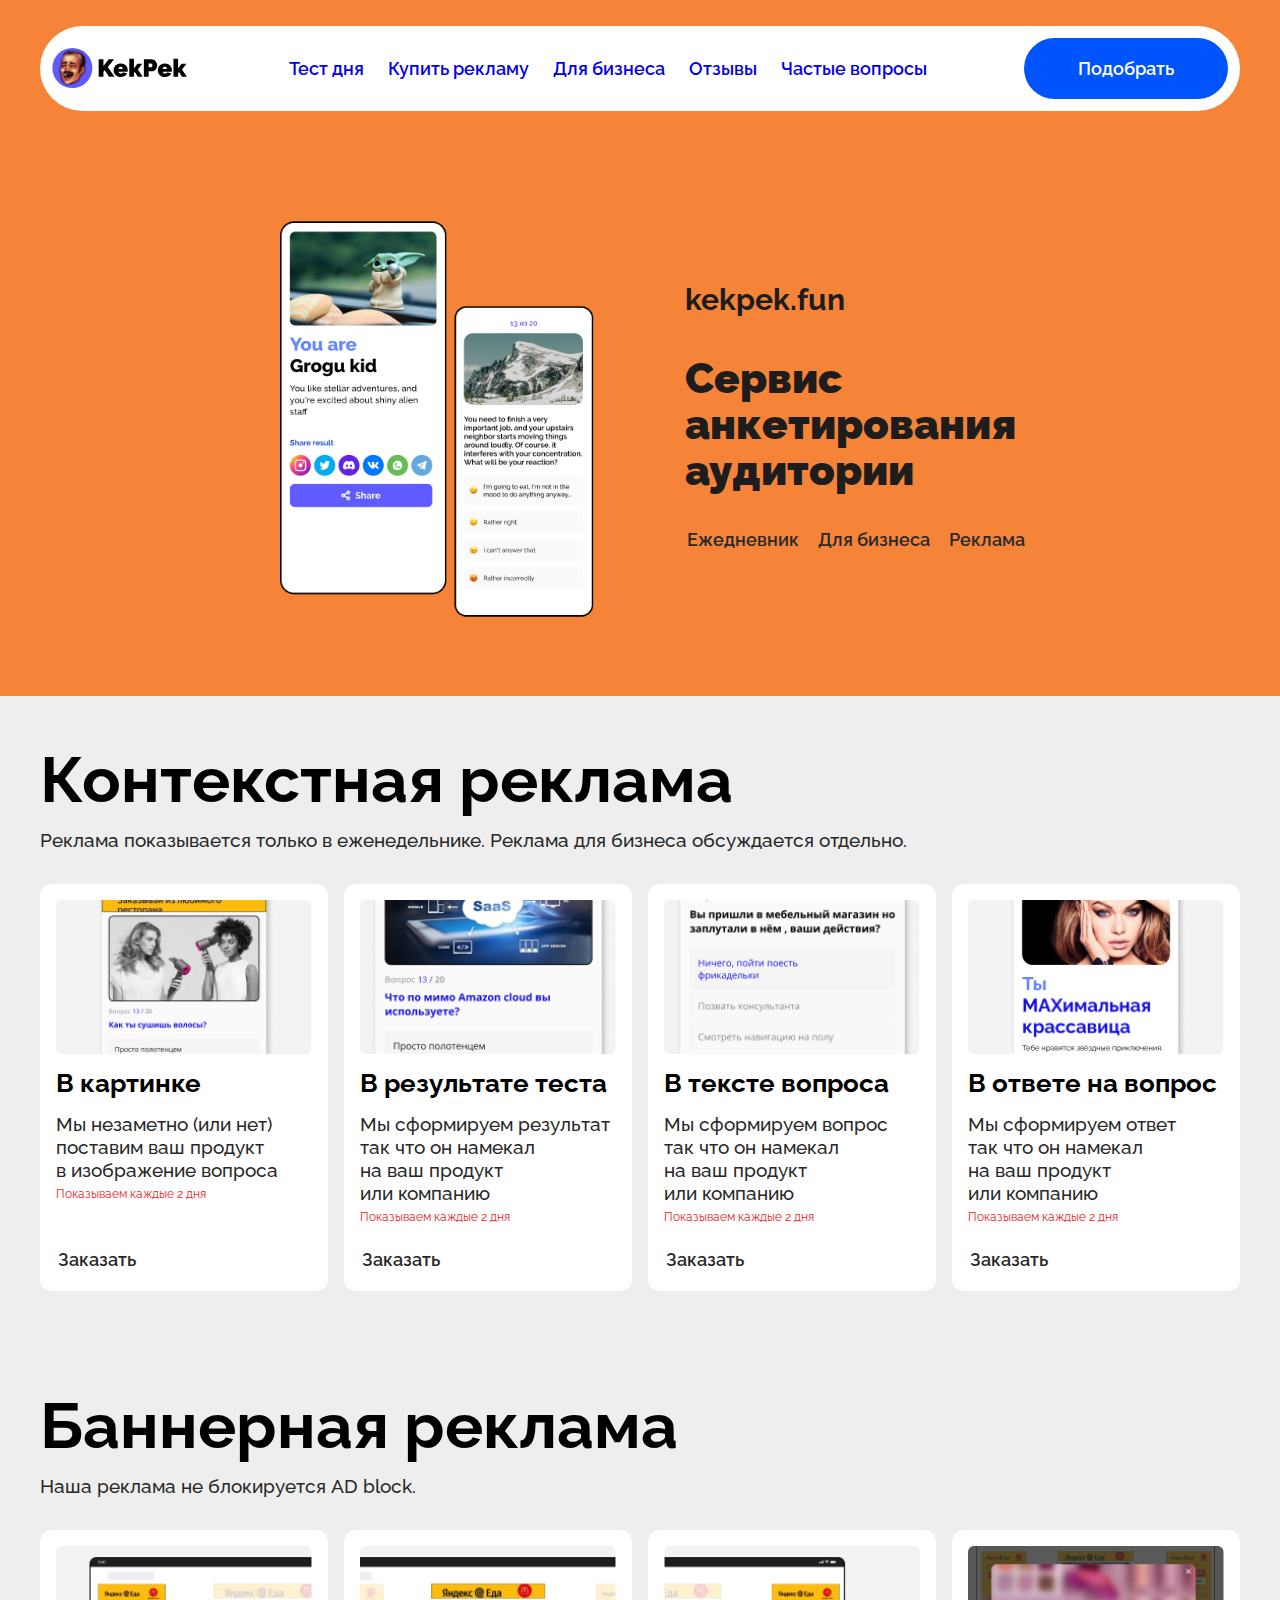
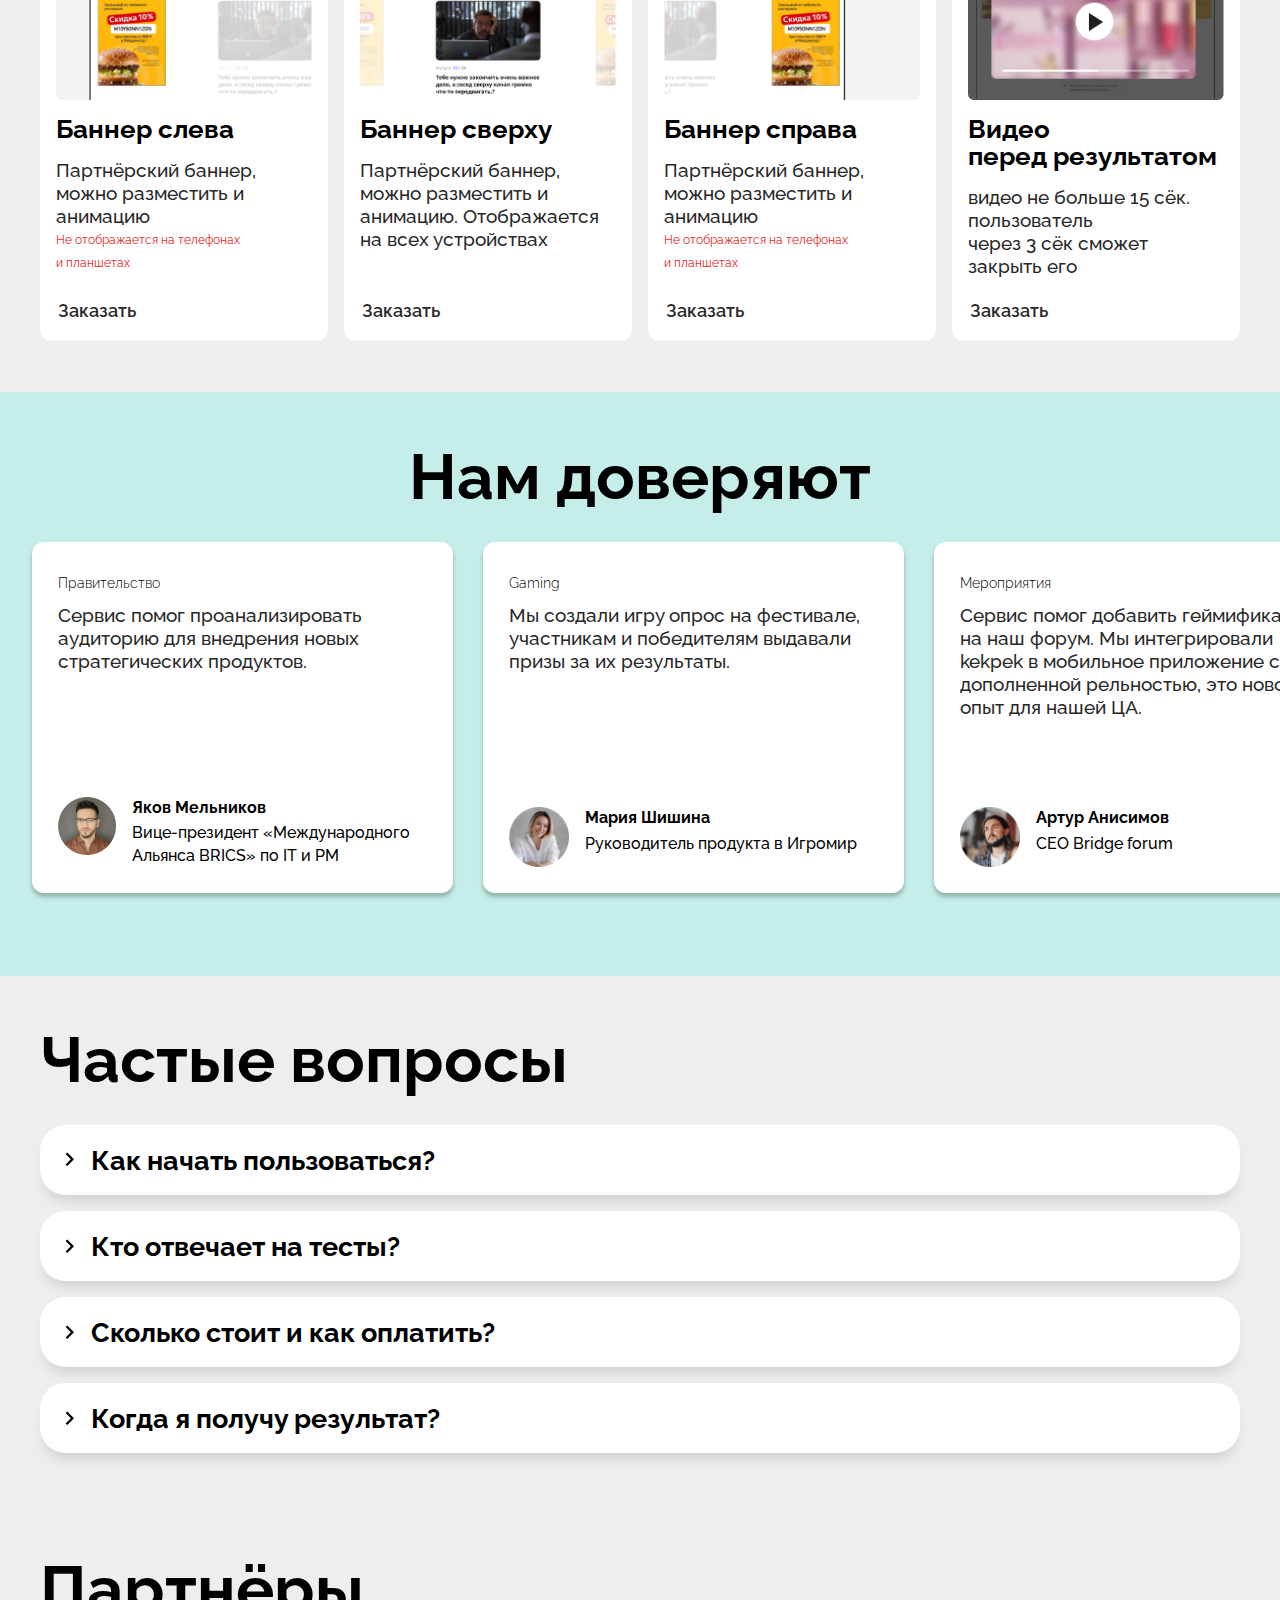
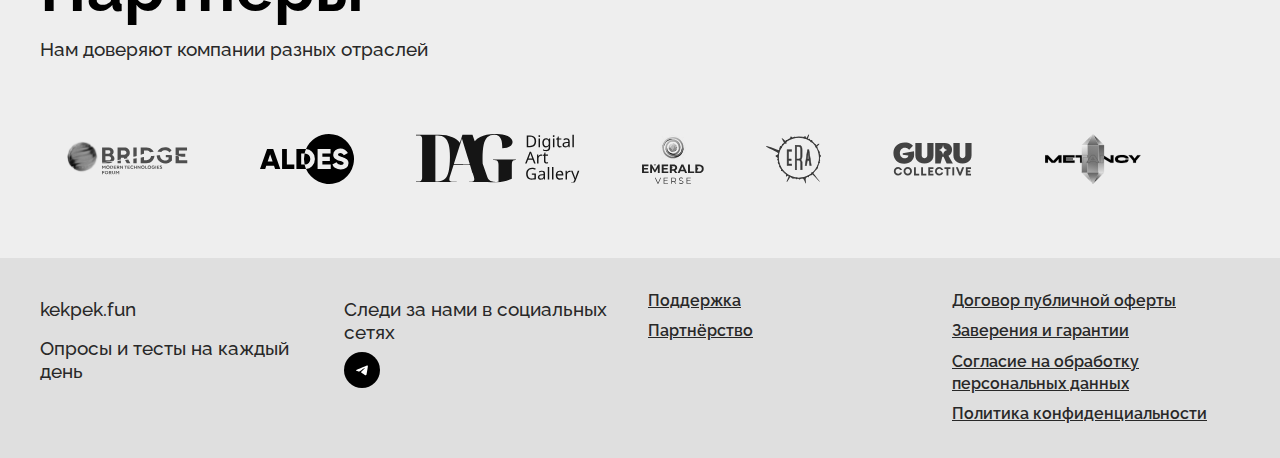
==== commit 9d65115f: "Поправил список" ====
--- a/index.html
+++ b/index.html
@@ -1,38 +1,38 @@
-<!doctype html>
-<html lang="ru_RU">
-
+<!DOCTYPE html>
+<html lang="ru">
 <head>
   <meta charset="UTF-8">
-  <title>Реклама в анкетах</title>
+  <title>Kek Pek Сервис анкетирования аудитории</title>
   <meta charset="utf-8">
   <title></title>
   <link rel="manifest" href="/site.webmanifest">
-  <link rel="apple-touch-icon" href="/icon.png">
+  <link rel="apple-touch-icon" href="icon.png">
   <link rel="stylesheet" href="css/normalize.css">
   <link rel="stylesheet" href="css/main.css">
   <link rel="stylesheet" href="css/adaptive.css">
-  <link rel="shortcut-icon" href="/favicon.ico">
-  <link rel="canonical" href="https://partner.kekpek.fun/">
+  <link rel="shortcut-icon" href="favicon.ico">
   <link rel="preconnect" href="https://fonts.googleapis.com">
   <link rel="preconnect" href="https://fonts.gstatic.com" crossorigin>
   <link rel="image_src" href="img/thumbnail-Ad.jpg">
   <link href="https://fonts.googleapis.com/css2?family=Raleway:ital,wght@0,100;0,200;0,300;0,400;0,500;0,600;0,700;0,800;0,900;1,100;1,200;1,300;1,400;1,500;1,600;1,700;1,800;1,900&display=swap" rel="stylesheet">
 
-  <meta name="viewport" content="width=device-width, initial-scale=1.0, maximum-scale=5, user-scalable=0">
-  <meta name="description" content="Сервис анкетирования аудитории">
+  <link rel="canonical" href="https://partner.kekpek.fun/index.html">
+
+  <meta name="viewport" content="width=device-width, initial-scale=1.0, maximum-scale=5,">
+  <meta name="description" content="Добавление рекламы в опрсы и текстовые квесты">
   <meta name="keywords" content="бесплатные тесты,тест +по теме,провести опрос, теста, тесты +с ответами, бесплатные тесты, тестирование,проверка,test,бизнес социологические опросы,контрагент это,опрос аудитории,бизнес социологические опросы,опрос целевой аудитории,результаты теста,kek pek,кек пек,fun,тестики,результаты тестирования,тесто тестов,">
   <meta name="robots" content="all, max-snippet:20, max-image-preview:large">
   <meta name="google-site-verification" content="lpUK3S2ReTCqsf_OIiI2DvYhYbdemEJYGHHYvQ5tCVA" />
 
   <!-- social media meta -->
   <meta property="og:locale" content="ru_RU">
-  <meta name="theme-color" content="#32ECCB">
+  <meta name="theme-color" content="#fafafa">
   <meta property="og:type" content="article">
-  <meta property="og:title" content="KekPek">
-  <meta property="og:description" content="Сервис анкетирование вашей аудитории">
+  <meta property="og:title" content="Kek Pek Сервис анкетирования аудитории">
+  <meta property="og:description" content="Добавление рекламы в опрсы и текстовые квесты">
   <meta property="og:image" content="img/thumbnail-Ad.jpg">
   <meta property="og:url" content="img/thumbnail-Ad.jpg">
-  <meta property="og:site_name" content="Опросы и анкеты">
+  <meta property="og:site_name" content="Kek Pek Сервис анкетирования аудитории">
   <meta name="twitter:card" content="summary_large_image">
   <meta property="og:image:width" content="1200"/>
   <meta property="og:image:height" content="630"/>
@@ -45,10 +45,10 @@
     <div class="container main-hero-gap">
       <header class="header">
         <img src="img/logo.svg" class="nav-logo" alt="logo" title="Логотип">
-        <ul class="nav">
-          <ol>
+        <ol class="nav">
+          <li>
             <a href="https://kekpek.fun/test/b9zoeduhnc/" target="_blank" class="nav-button">Тест дня</a>
-          </ol>
+          </li>
           <li>
             <a href="#buy" class="nav-button">Купить рекламу</a>
           </li>
@@ -61,7 +61,7 @@
           <li>
             <a href="#faq" class="nav-button">Частые вопросы</a>
           </li>
-        </ul>
+        </ol>
         <a href="https://t.me/gshishov" class="button button-fill nav-primary-button" target="_blank">Подобрать</a>
       </header>
       <ul class="nav-mobile">
@@ -80,7 +80,7 @@
       </ul>
       <div class="hero-block">
         <div class="block">
-          <img src="img/phone.png" class="hero-img box" alt="главная картинка">
+          <img src="img/phone.png" class="hero-img box" alt="главная картинка" width="512" height="512">
         </div>
         <div class="block">
           <div class="hero-info-container">
--- a/css/main.css
+++ b/css/main.css
@@ -36,6 +36,11 @@
 }
 
 ul {
+   list-style-type: none;
+   margin: 0;
+   padding: 0;
+ }
+ol {
   list-style-type: none;
   margin: 0;
   padding: 0;
@@ -152,6 +157,7 @@
 
 .card-thumbnail {
   width: 100%;
+  height: auto;
   object-fit: cover;
   object-position: center;
 
@@ -449,6 +455,7 @@
 
 .solution-img {
   width: 100%;
+  height: auto;
   max-width: 500px;
   background: #A3A3A3;
   border: 1px solid #A0A0A0;
